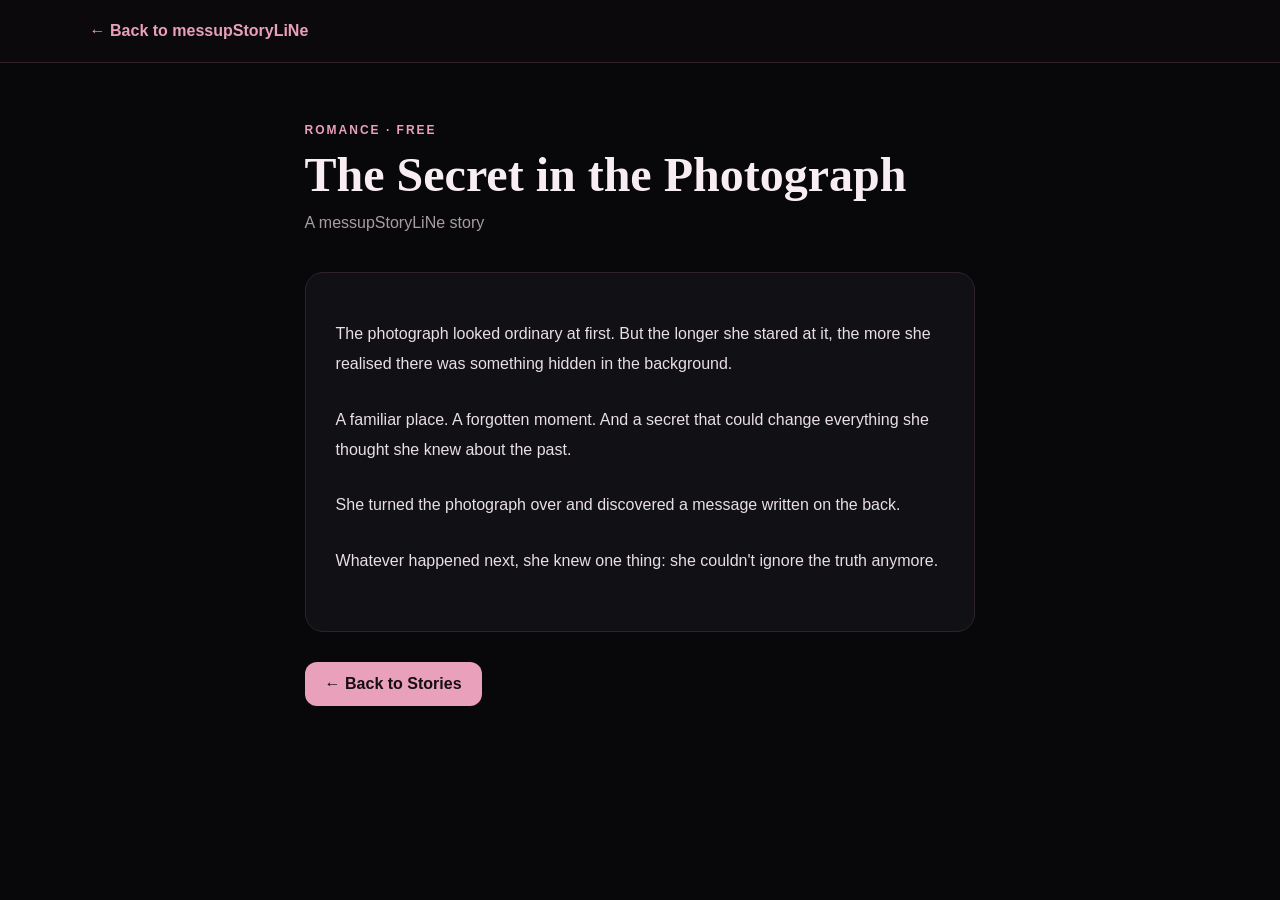
==== stories/the-secret-in-the-photograph.html @ af5906cf "Add 'The Secret in the Photograph' HTML story" ====
<!DOCTYPE html>
<html lang="en">
<head>
  <meta charset="UTF-8">
  <meta name="viewport" content="width=device-width, initial-scale=1.0">
  <title>The Secret in the Photograph | messupStoryLiNe</title>
  <style>
    * { box-sizing: border-box; }

    body {
      margin: 0;
      background: #080709;
      color: #f7edf2;
      font-family: Arial, sans-serif;
    }

    header {
      padding: 22px 7%;
      border-bottom: 1px solid #2a2026;
      background: #0b090b;
    }

    header a {
      color: #e9a0bb;
      text-decoration: none;
      font-weight: bold;
    }

    main {
      max-width: 850px;
      margin: auto;
      padding: 60px 7%;
    }

    .tag {
      color: #e9a0bb;
      letter-spacing: 2px;
      font-size: 12px;
      font-weight: bold;
    }

    h1 {
      font: 700 48px/1.1 Georgia, serif;
      margin: 12px 0;
    }

    .author {
      color: #a99da4;
      margin-bottom: 40px;
    }

    .story {
      background: #111014;
      border: 1px solid #2d242b;
      border-radius: 18px;
      padding: 30px;
      line-height: 1.9;
      color: #e9dfe4;
    }

    .story p {
      margin-bottom: 25px;
    }

    .back {
      display: inline-block;
      margin-top: 30px;
      padding: 13px 20px;
      background: #e9a0bb;
      color: #170d12;
      border-radius: 12px;
      text-decoration: none;
      font-weight: bold;
    }
  </style>
</head>

<body>

<header>
  <a href="../index.html">← Back to messupStoryLiNe</a>
</header>

<main>
  <div class="tag">ROMANCE · FREE</div>

  <h1>The Secret in the Photograph</h1>

  <div class="author">A messupStoryLiNe story</div>

  <article class="story">
    <p>
      The photograph looked ordinary at first.
      But the longer she stared at it, the more she realised
      there was something hidden in the background.
    </p>

    <p>
      A familiar place. A forgotten moment.
      And a secret that could change everything she thought
      she knew about the past.
    </p>

    <p>
      She turned the photograph over and discovered a message
      written on the back.
    </p>

    <p>
      Whatever happened next, she knew one thing:
      she couldn't ignore the truth anymore.
    </p>
  </article>

  <a class="back" href="../index.html">← Back to Stories</a>
</main>

</body>
</html>
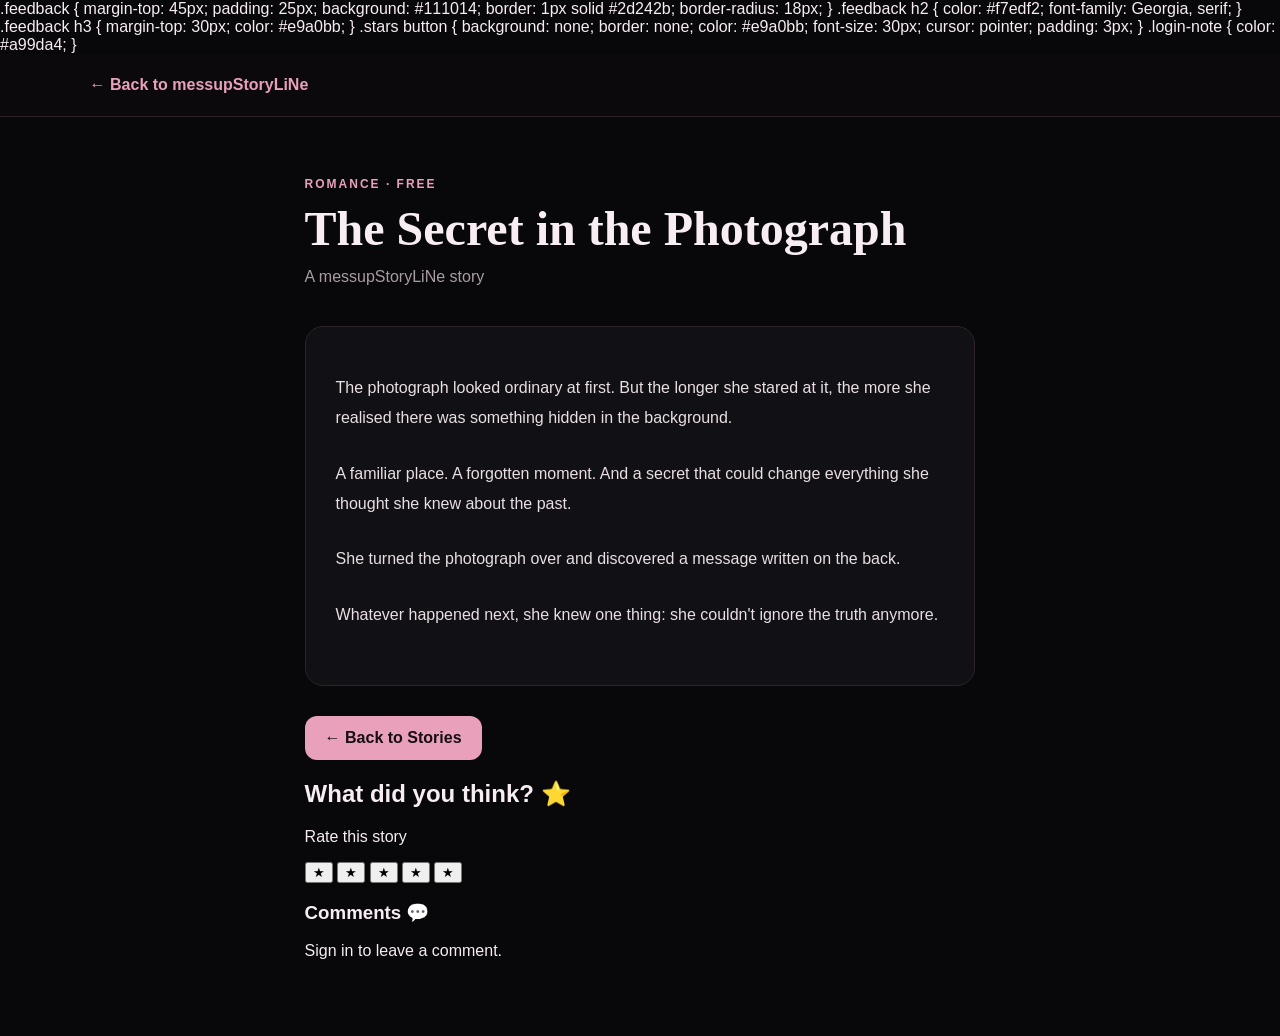
==== commit 610f585e: "Implement feedback section in the story page Added a feedback section with rating and comments." ====
--- a/stories/the-secret-in-the-photograph.html
+++ b/stories/the-secret-in-the-photograph.html
@@ -4,6 +4,36 @@
   <meta charset="UTF-8">
   <meta name="viewport" content="width=device-width, initial-scale=1.0">
   <title>The Secret in the Photograph | messupStoryLiNe</title>
+  .feedback {
+  margin-top: 45px;
+  padding: 25px;
+  background: #111014;
+  border: 1px solid #2d242b;
+  border-radius: 18px;
+}
+
+.feedback h2 {
+  color: #f7edf2;
+  font-family: Georgia, serif;
+}
+
+.feedback h3 {
+  margin-top: 30px;
+  color: #e9a0bb;
+}
+
+.stars button {
+  background: none;
+  border: none;
+  color: #e9a0bb;
+  font-size: 30px;
+  cursor: pointer;
+  padding: 3px;
+}
+
+.login-note {
+  color: #a99da4;
+}
   <style>
     * { box-sizing: border-box; }
 
@@ -113,6 +143,24 @@
   </article>
 
   <a class="back" href="../index.html">← Back to Stories</a>
+<section class="feedback">
+  <h2>What did you think? ⭐</h2>
+  <p>Rate this story</p>
+
+  <div class="stars" aria-label="Story rating">
+    <button>★</button>
+    <button>★</button>
+    <button>★</button>
+    <button>★</button>
+    <button>★</button>
+  </div>
+
+  <h3>Comments 💬</h3>
+
+  <p class="login-note">
+    Sign in to leave a comment.
+  </p>
+</section>
 </main>
 
 </body>
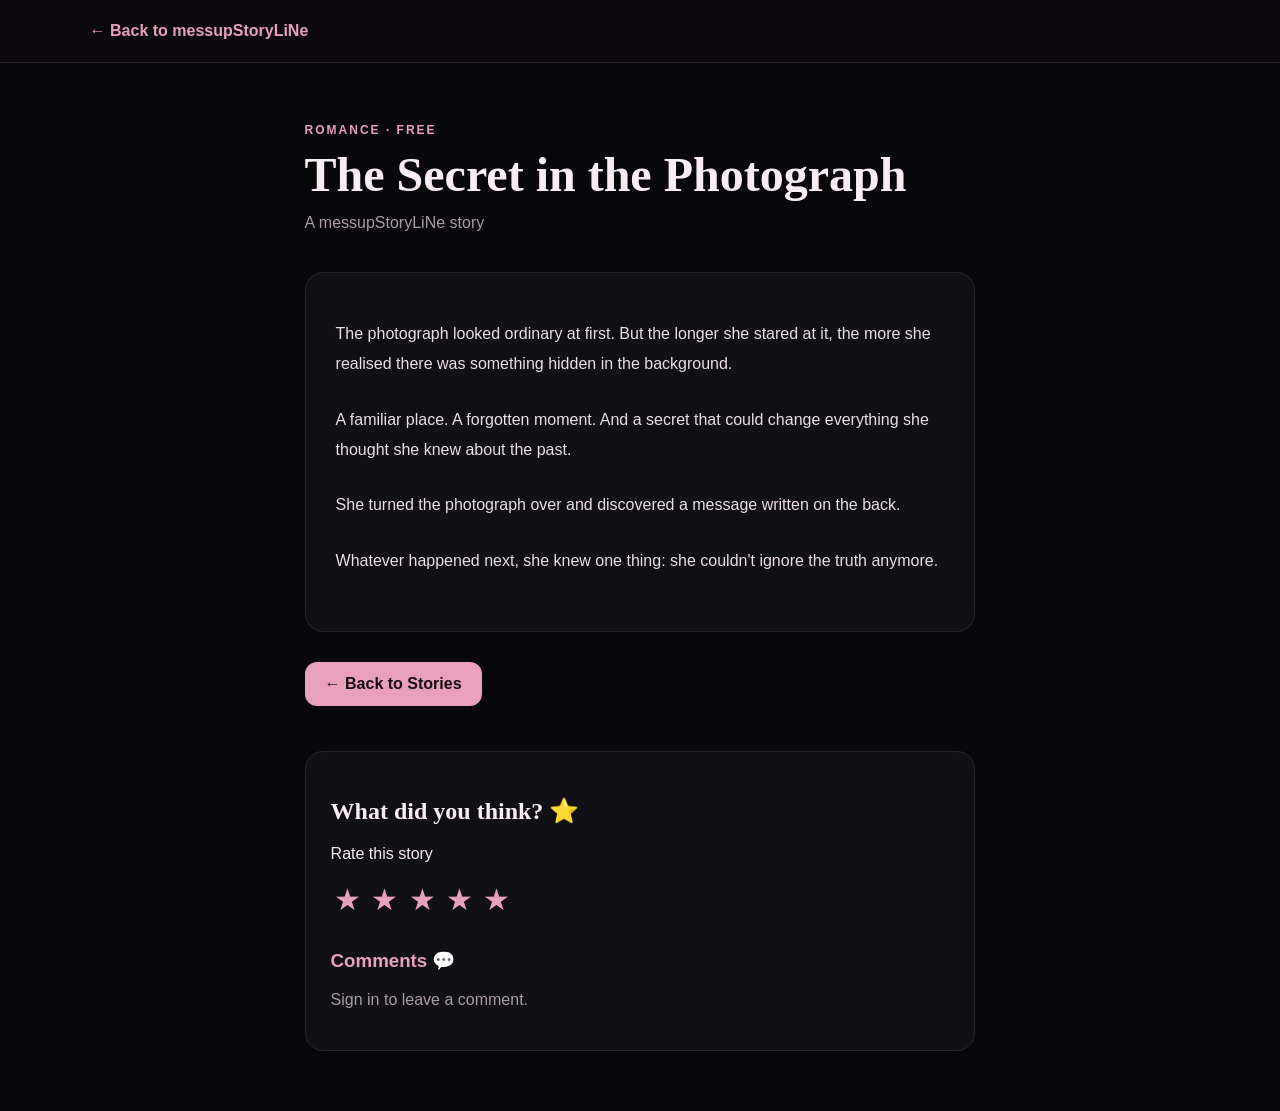
==== commit b900117c: "Refactor HTML structure and styles for clarity" ====
--- a/stories/the-secret-in-the-photograph.html
+++ b/stories/the-secret-in-the-photograph.html
@@ -3,39 +3,13 @@
 <head>
   <meta charset="UTF-8">
   <meta name="viewport" content="width=device-width, initial-scale=1.0">
+
   <title>The Secret in the Photograph | messupStoryLiNe</title>
-  .feedback {
-  margin-top: 45px;
-  padding: 25px;
-  background: #111014;
-  border: 1px solid #2d242b;
-  border-radius: 18px;
-}
 
-.feedback h2 {
-  color: #f7edf2;
-  font-family: Georgia, serif;
-}
-
-.feedback h3 {
-  margin-top: 30px;
-  color: #e9a0bb;
-}
-
-.stars button {
-  background: none;
-  border: none;
-  color: #e9a0bb;
-  font-size: 30px;
-  cursor: pointer;
-  padding: 3px;
-}
-
-.login-note {
-  color: #a99da4;
-}
   <style>
-    * { box-sizing: border-box; }
+    * {
+      box-sizing: border-box;
+    }
 
     body {
       margin: 0;
@@ -102,66 +76,123 @@
       text-decoration: none;
       font-weight: bold;
     }
+
+    .feedback {
+      margin-top: 45px;
+      padding: 25px;
+      background: #111014;
+      border: 1px solid #2d242b;
+      border-radius: 18px;
+    }
+
+    .feedback h2 {
+      color: #f7edf2;
+      font-family: Georgia, serif;
+    }
+
+    .feedback h3 {
+      margin-top: 30px;
+      color: #e9a0bb;
+    }
+
+    .stars button {
+      background: none;
+      border: none;
+      color: #e9a0bb;
+      font-size: 30px;
+      cursor: pointer;
+      padding: 3px;
+    }
+
+    .login-note {
+      color: #a99da4;
+    }
+
+    @media (max-width: 600px) {
+      main {
+        padding: 40px 6%;
+      }
+
+      h1 {
+        font-size: 38px;
+      }
+
+      .story {
+        padding: 22px;
+      }
+    }
   </style>
 </head>
 
 <body>
 
-<header>
-  <a href="../index.html">← Back to messupStoryLiNe</a>
-</header>
+  <header>
+    <a href="../index.html">← Back to messupStoryLiNe</a>
+  </header>
 
-<main>
-  <div class="tag">ROMANCE · FREE</div>
+  <main>
 
-  <h1>The Secret in the Photograph</h1>
+    <div class="tag">ROMANCE · FREE</div>
 
-  <div class="author">A messupStoryLiNe story</div>
+    <h1>The Secret in the Photograph</h1>
 
-  <article class="story">
-    <p>
-      The photograph looked ordinary at first.
-      But the longer she stared at it, the more she realised
-      there was something hidden in the background.
-    </p>
+    <div class="author">
+      A messupStoryLiNe story
+    </div>
 
-    <p>
-      A familiar place. A forgotten moment.
-      And a secret that could change everything she thought
-      she knew about the past.
-    </p>
+    <article class="story">
 
-    <p>
-      She turned the photograph over and discovered a message
-      written on the back.
-    </p>
+      <p>
+        The photograph looked ordinary at first.
+        But the longer she stared at it, the more she realised
+        there was something hidden in the background.
+      </p>
 
-    <p>
-      Whatever happened next, she knew one thing:
-      she couldn't ignore the truth anymore.
-    </p>
-  </article>
+      <p>
+        A familiar place. A forgotten moment.
+        And a secret that could change everything she thought
+        she knew about the past.
+      </p>
 
-  <a class="back" href="../index.html">← Back to Stories</a>
-<section class="feedback">
-  <h2>What did you think? ⭐</h2>
-  <p>Rate this story</p>
+      <p>
+        She turned the photograph over and discovered a message
+        written on the back.
+      </p>
 
-  <div class="stars" aria-label="Story rating">
-    <button>★</button>
-    <button>★</button>
-    <button>★</button>
-    <button>★</button>
-    <button>★</button>
-  </div>
+      <p>
+        Whatever happened next, she knew one thing:
+        she couldn't ignore the truth anymore.
+      </p>
 
-  <h3>Comments 💬</h3>
+    </article>
 
-  <p class="login-note">
-    Sign in to leave a comment.
-  </p>
-</section>
-</main>
+    <a class="back" href="../index.html">
+      ← Back to Stories
+    </a>
+
+    <section class="feedback">
+
+      <h2>What did you think? ⭐</h2>
+
+      <p>Rate this story</p>
+
+      <div class="stars" aria-label="Story rating">
+        <button type="button">★</button>
+        <button type="button">★</button>
+        <button type="button">★</button>
+        <button type="button">★</button>
+        <button type="button">★</button>
+      </div>
+
+      <h3>Comments 💬</h3>
+
+      <p class="login-note">
+        Sign in to leave a comment.
+      </p>
+
+    </section>
+
+  </main>
 
 </body>
 </html>
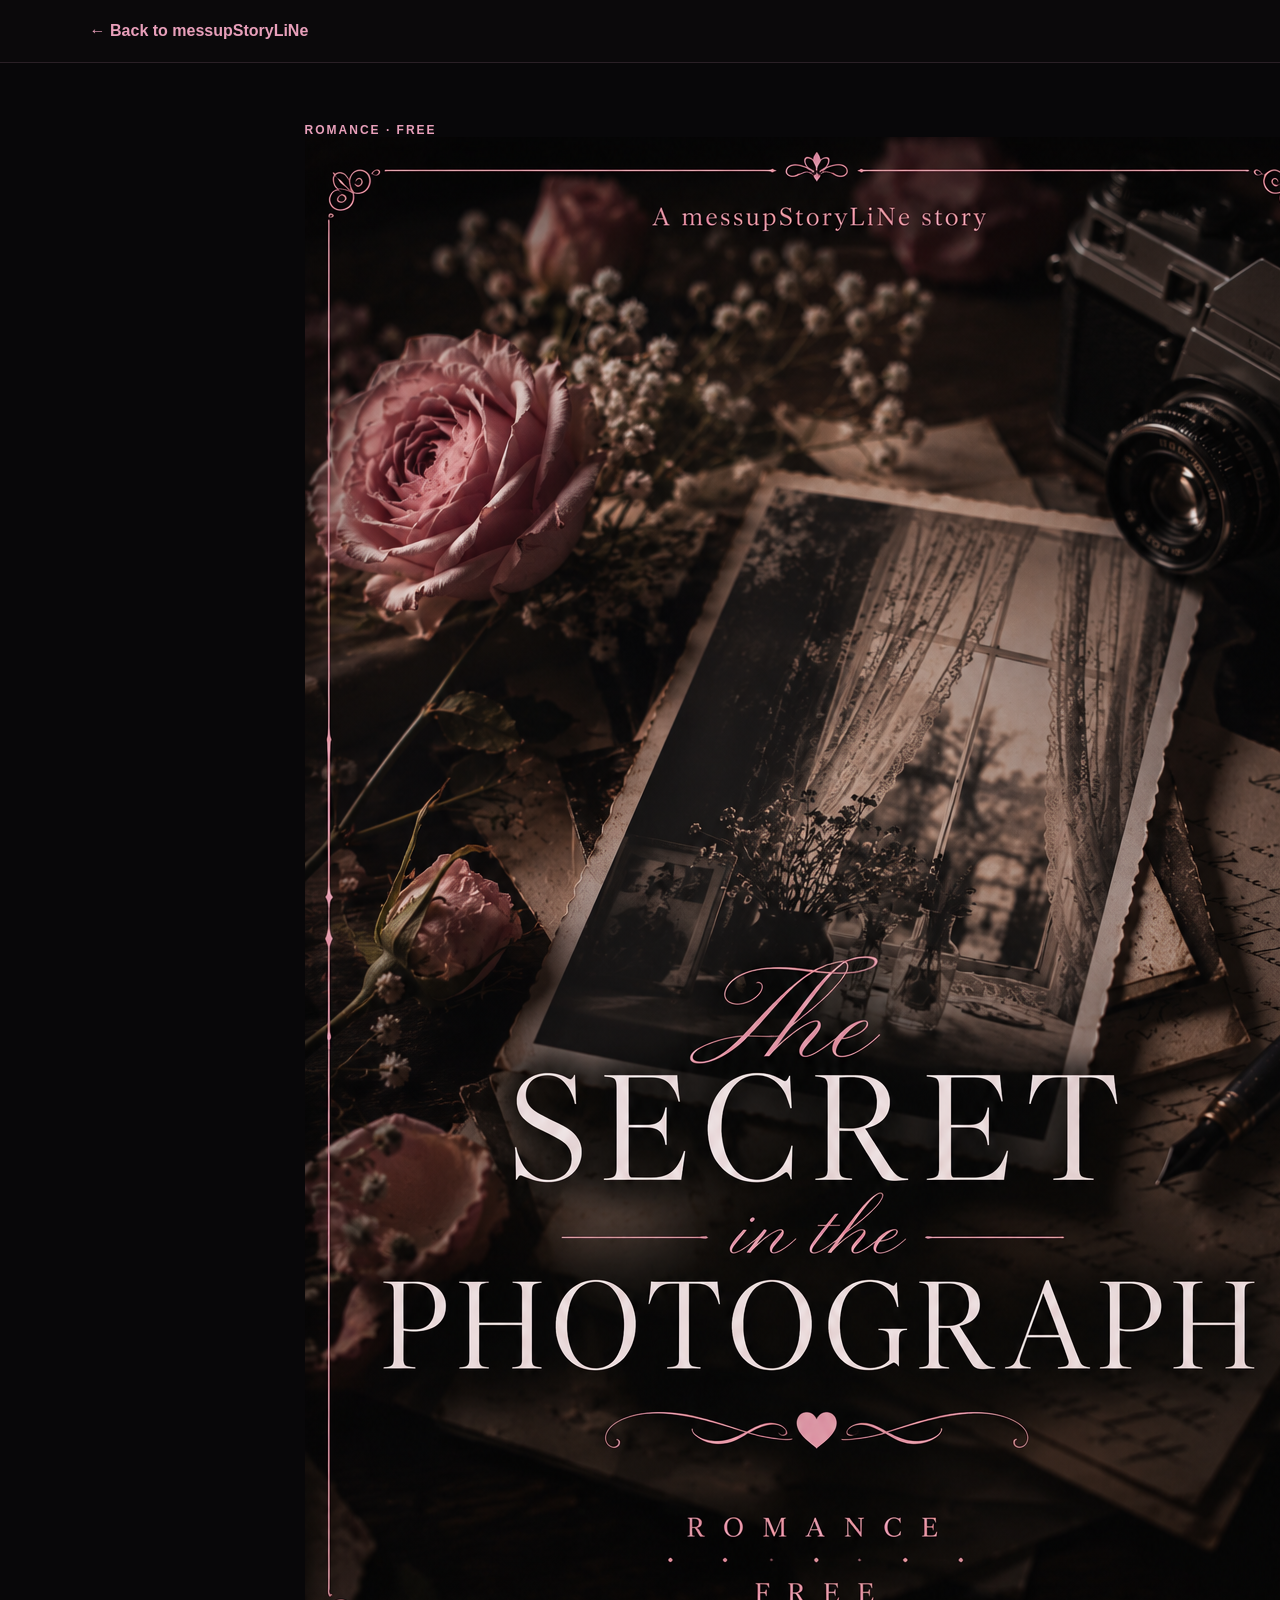
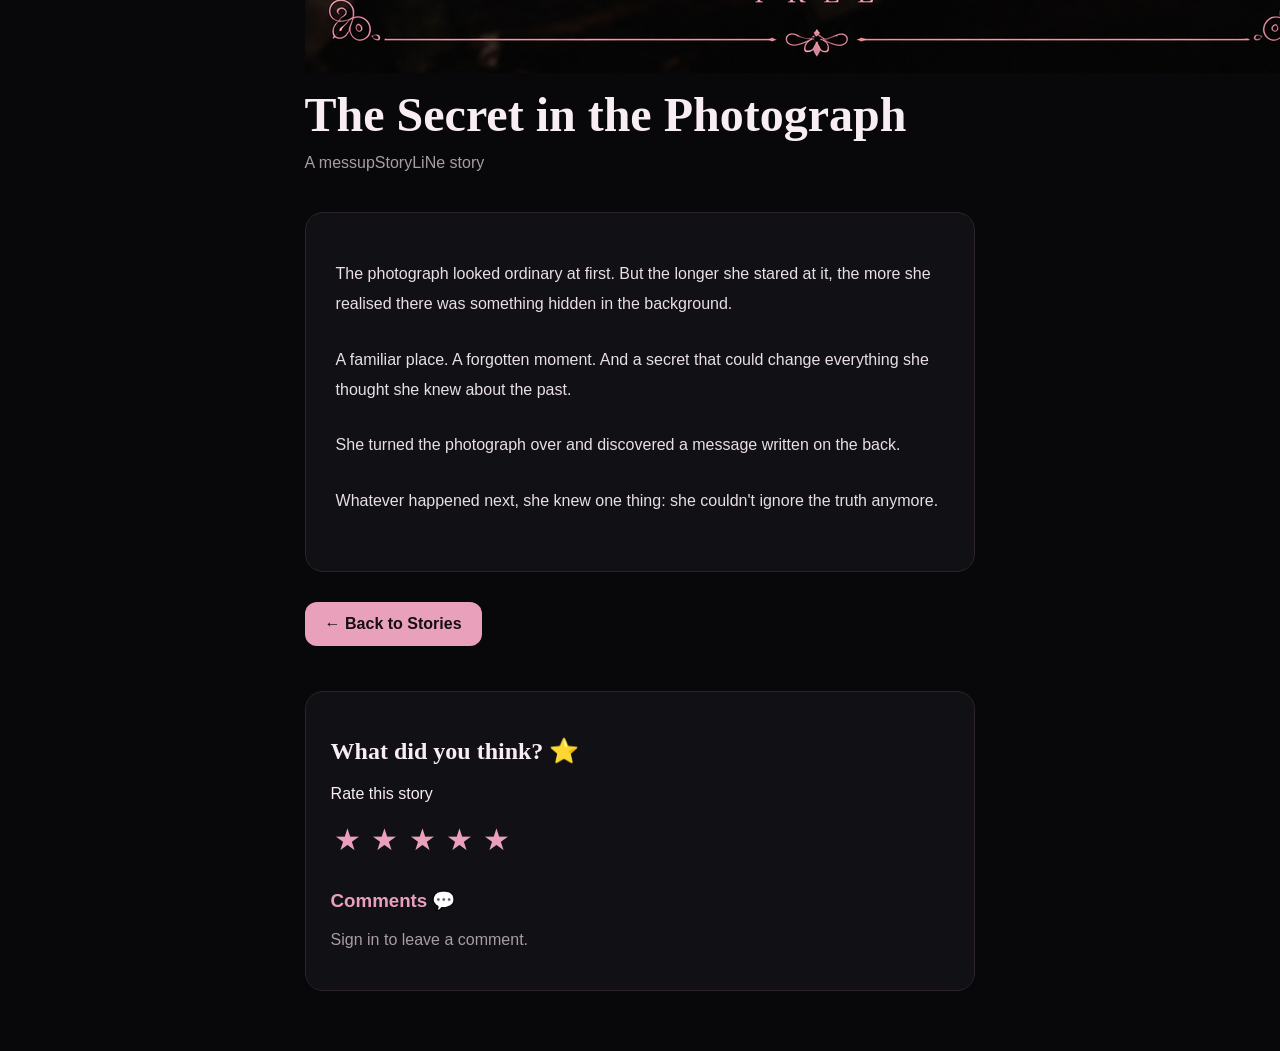
==== commit 5e49763f: "Add cover image for 'The Secret in the Photograph'" ====
--- a/stories/the-secret-in-the-photograph.html
+++ b/stories/the-secret-in-the-photograph.html
@@ -133,7 +133,7 @@
   <main>
 
     <div class="tag">ROMANCE · FREE</div>
-
+<img src="file_00000000dfd081f4aa8c868692ef5aa9.png" alt="Cover of The Secret in the Photograph" class="story-cover">
     <h1>The Secret in the Photograph</h1>
 
     <div class="author">
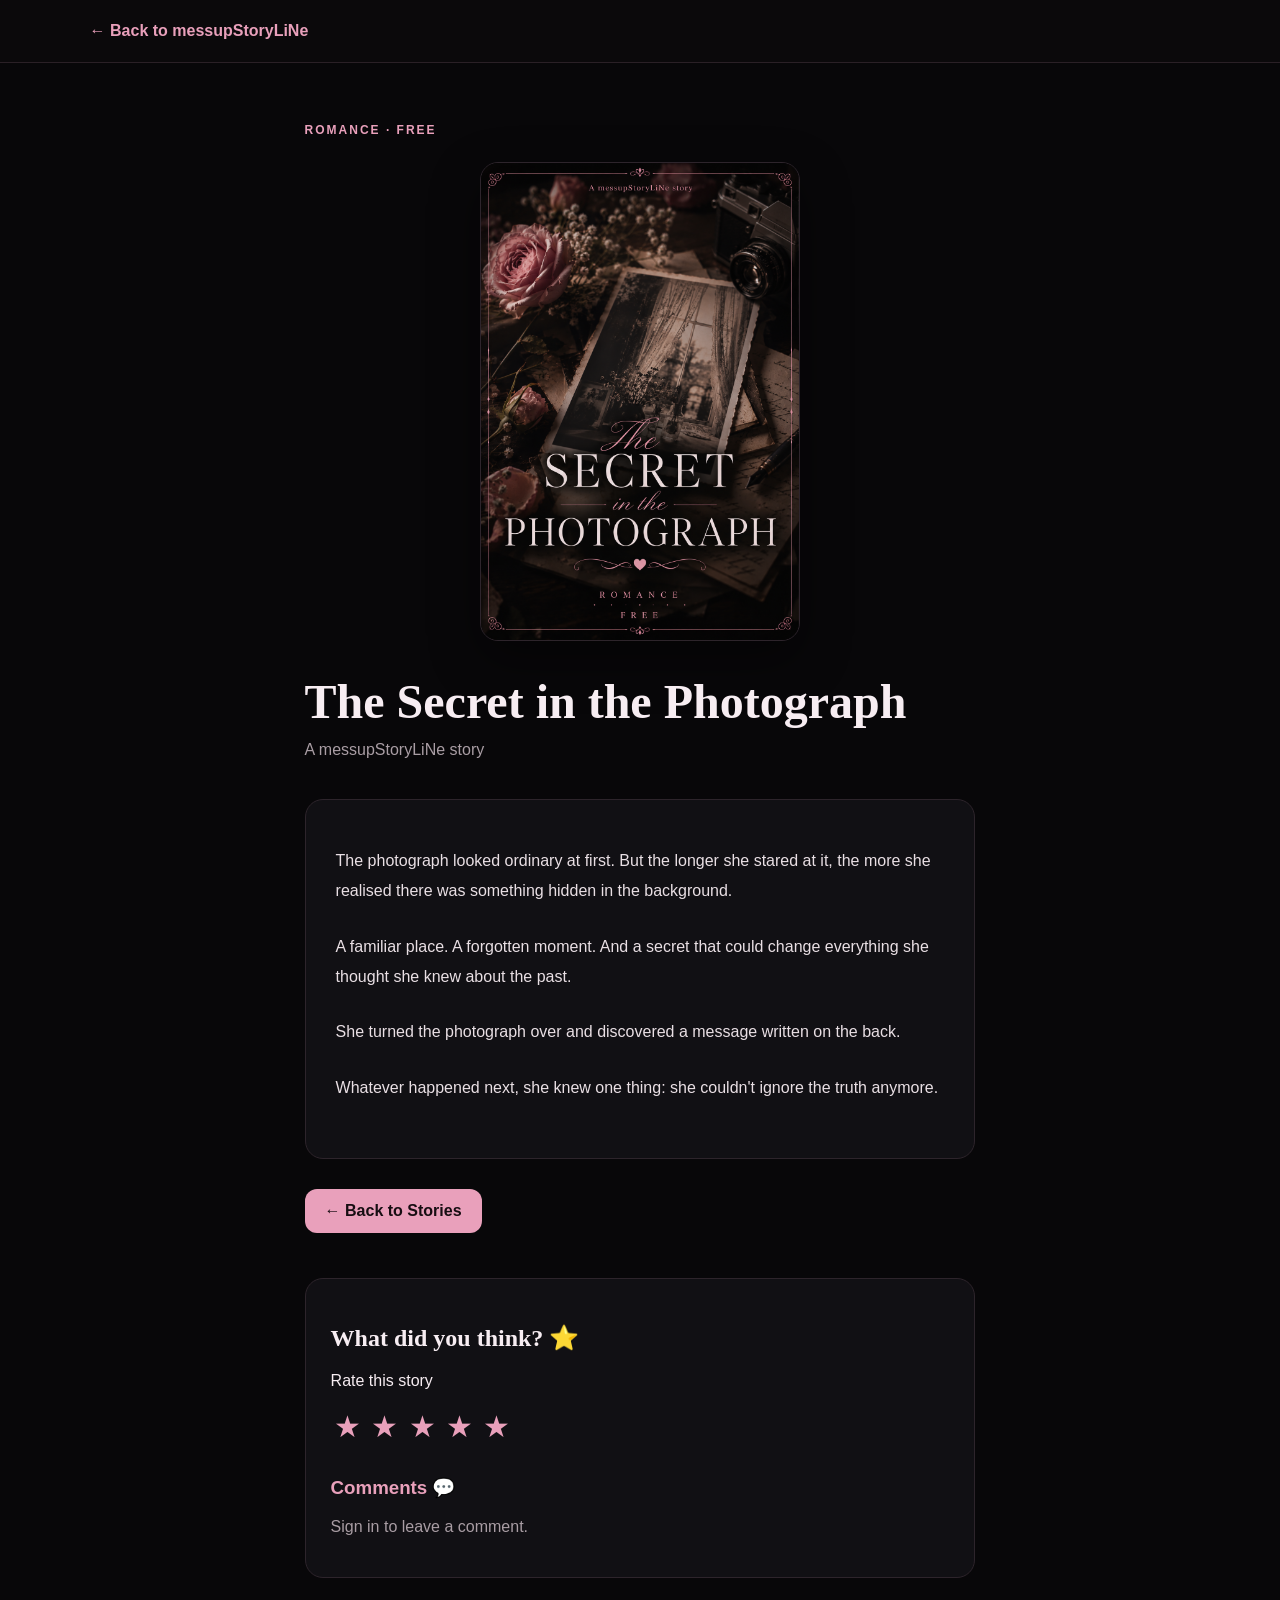
==== commit e86e4118: "Refactor story cover image styling and markup" ====
--- a/stories/the-secret-in-the-photograph.html
+++ b/stories/the-secret-in-the-photograph.html
@@ -41,6 +41,16 @@
       letter-spacing: 2px;
       font-size: 12px;
       font-weight: bold;
+    }
+
+    .story-cover {
+      display: block;
+      width: min(100%, 320px);
+      height: auto;
+      margin: 25px auto 35px;
+      border-radius: 18px;
+      border: 1px solid #2d242b;
+      box-shadow: 0 18px 50px rgba(0, 0, 0, 0.45);
     }
 
     h1 {
@@ -120,6 +130,10 @@
       .story {
         padding: 22px;
       }
+
+      .story-cover {
+        width: min(100%, 280px);
+      }
     }
   </style>
 </head>
@@ -133,7 +147,13 @@
   <main>
 
     <div class="tag">ROMANCE · FREE</div>
-<img src="file_00000000dfd081f4aa8c868692ef5aa9.png" alt="Cover of The Secret in the Photograph" class="story-cover">
+
+    <img
+      src="file_00000000dfd081f4aa8c868692ef5aa9.png"
+      alt="Cover of The Secret in the Photograph"
+      class="story-cover"
+    >
+
     <h1>The Secret in the Photograph</h1>
 
     <div class="author">
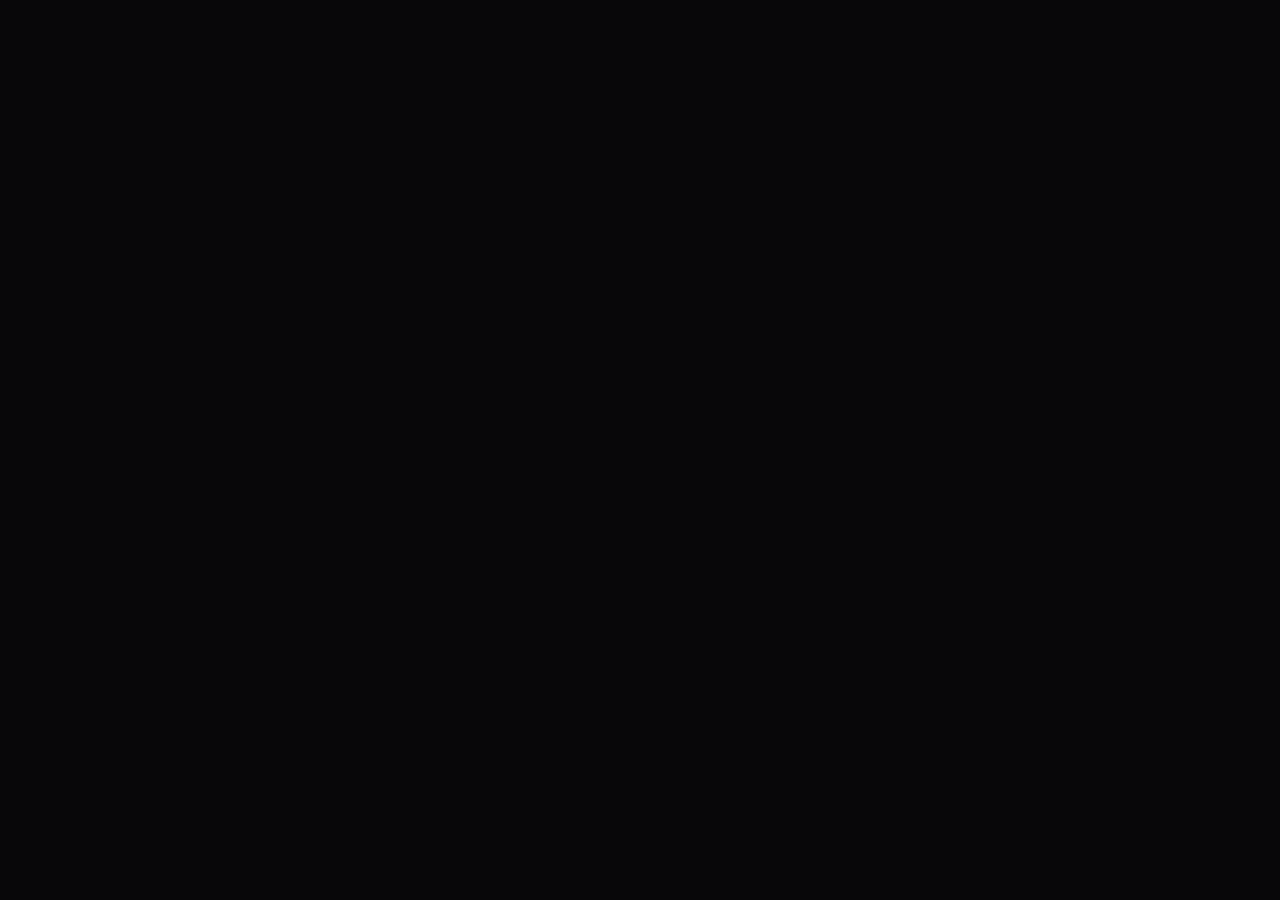
==== commit c799adda: "Refactor story layout and remove feedback section Removed unused feedback section and adjusted style" ====
--- a/stories/the-secret-in-the-photograph.html
+++ b/stories/the-secret-in-the-photograph.html
@@ -43,9 +43,10 @@
       font-weight: bold;
     }
 
+    /* STORY COVER */
     .story-cover {
       display: block;
-      width: min(100%, 320px);
+      width: 260px;
       height: auto;
       margin: 25px auto 35px;
       border-radius: 18px;
@@ -63,6 +64,7 @@
       margin-bottom: 40px;
     }
 
+    /* STORY */
     .story {
       background: #111014;
       border: 1px solid #2d242b;
@@ -76,143 +78,10 @@
       margin-bottom: 25px;
     }
 
+    /* BACK BUTTON */
     .back {
       display: inline-block;
       margin-top: 30px;
       padding: 13px 20px;
       background: #e9a0bb;
-      color: #170d12;
-      border-radius: 12px;
-      text-decoration: none;
-      font-weight: bold;
-    }
-
-    .feedback {
-      margin-top: 45px;
-      padding: 25px;
-      background: #111014;
-      border: 1px solid #2d242b;
-      border-radius: 18px;
-    }
-
-    .feedback h2 {
-      color: #f7edf2;
-      font-family: Georgia, serif;
-    }
-
-    .feedback h3 {
-      margin-top: 30px;
-      color: #e9a0bb;
-    }
-
-    .stars button {
-      background: none;
-      border: none;
-      color: #e9a0bb;
-      font-size: 30px;
-      cursor: pointer;
-      padding: 3px;
-    }
-
-    .login-note {
-      color: #a99da4;
-    }
-
-    @media (max-width: 600px) {
-      main {
-        padding: 40px 6%;
-      }
-
-      h1 {
-        font-size: 38px;
-      }
-
-      .story {
-        padding: 22px;
-      }
-
-      .story-cover {
-        width: min(100%, 280px);
-      }
-    }
-  </style>
-</head>
-
-<body>
-
-  <header>
-    <a href="../index.html">← Back to messupStoryLiNe</a>
-  </header>
-
-  <main>
-
-    <div class="tag">ROMANCE · FREE</div>
-
-    <img
-      src="file_00000000dfd081f4aa8c868692ef5aa9.png"
-      alt="Cover of The Secret in the Photograph"
-      class="story-cover"
-    >
-
-    <h1>The Secret in the Photograph</h1>
-
-    <div class="author">
-      A messupStoryLiNe story
-    </div>
-
-    <article class="story">
-
-      <p>
-        The photograph looked ordinary at first.
-        But the longer she stared at it, the more she realised
-        there was something hidden in the background.
-      </p>
-
-      <p>
-        A familiar place. A forgotten moment.
-        And a secret that could change everything she thought
-        she knew about the past.
-      </p>
-
-      <p>
-        She turned the photograph over and discovered a message
-        written on the back.
-      </p>
-
-      <p>
-        Whatever happened next, she knew one thing:
-        she couldn't ignore the truth anymore.
-      </p>
-
-    </article>
-
-    <a class="back" href="../index.html">
-      ← Back to Stories
-    </a>
-
-    <section class="feedback">
-
-      <h2>What did you think? ⭐</h2>
-
-      <p>Rate this story</p>
-
-      <div class="stars" aria-label="Story rating">
-        <button type="button">★</button>
-        <button type="button">★</button>
-        <button type="button">★</button>
-        <button type="button">★</button>
-        <button type="button">★</button>
-      </div>
-
-      <h3>Comments 💬</h3>
-
-      <p class="login-note">
-        Sign in to leave a comment.
-      </p>
-
-    </section>
-
-  </main>
-
-</body>
-</html>
+      color: #170d12
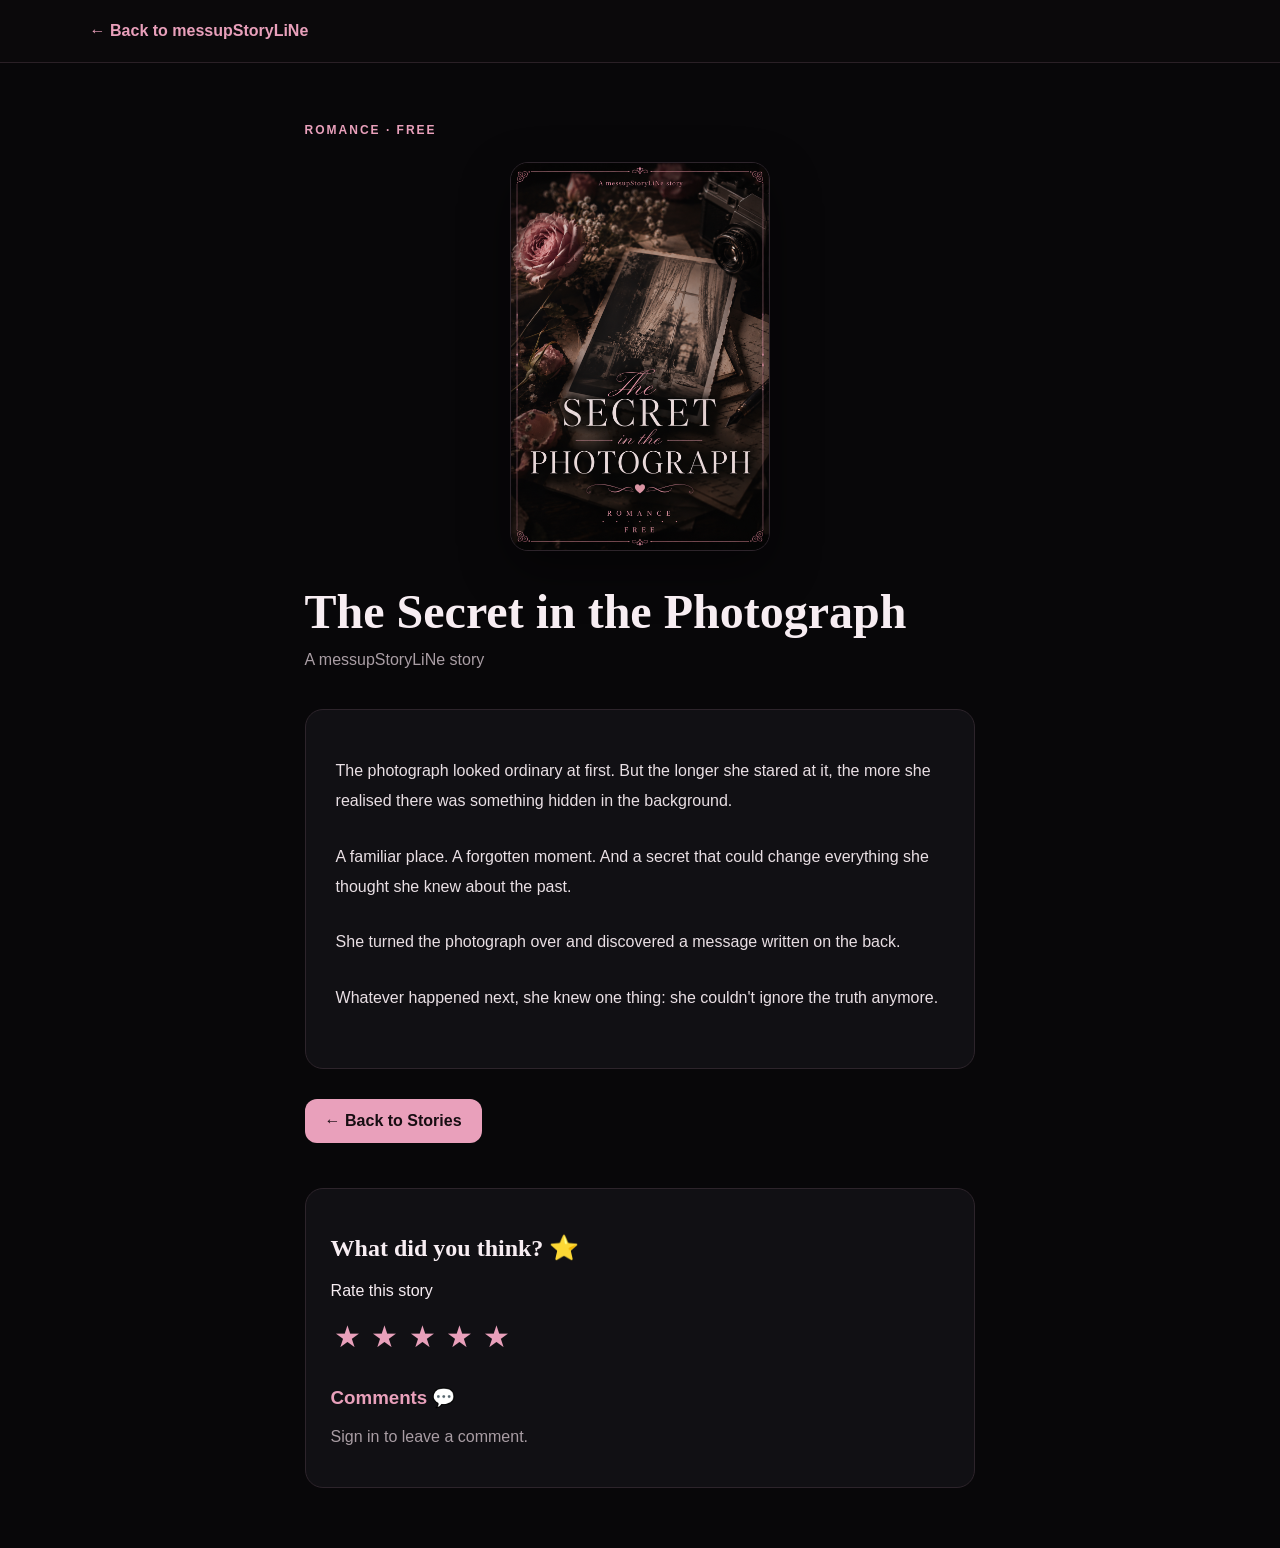
==== commit 335962a7: "Refactor CSS styles and improve layout" ====
--- a/stories/the-secret-in-the-photograph.html
+++ b/stories/the-secret-in-the-photograph.html
@@ -43,10 +43,10 @@
       font-weight: bold;
     }
 
-    /* STORY COVER */
     .story-cover {
       display: block;
       width: 260px;
+      max-width: 100%;
       height: auto;
       margin: 25px auto 35px;
       border-radius: 18px;
@@ -64,7 +64,6 @@
       margin-bottom: 40px;
     }
 
-    /* STORY */
     .story {
       background: #111014;
       border: 1px solid #2d242b;
@@ -78,10 +77,139 @@
       margin-bottom: 25px;
     }
 
-    /* BACK BUTTON */
     .back {
       display: inline-block;
       margin-top: 30px;
       padding: 13px 20px;
       background: #e9a0bb;
-      color: #170d12
+      color: #170d12;
+      border-radius: 12px;
+      text-decoration: none;
+      font-weight: bold;
+    }
+
+    .feedback {
+      margin-top: 45px;
+      padding: 25px;
+      background: #111014;
+      border: 1px solid #2d242b;
+      border-radius: 18px;
+    }
+
+    .feedback h2 {
+      color: #f7edf2;
+      font-family: Georgia, serif;
+    }
+
+    .feedback h3 {
+      margin-top: 30px;
+      color: #e9a0bb;
+    }
+
+    .stars button {
+      background: none;
+      border: none;
+      color: #e9a0bb;
+      font-size: 30px;
+      cursor: pointer;
+      padding: 3px;
+    }
+
+    .login-note {
+      color: #a99da4;
+    }
+
+    @media (max-width: 600px) {
+      main {
+        padding: 40px 6%;
+      }
+
+      h1 {
+        font-size: 38px;
+      }
+
+      .story {
+        padding: 22px;
+      }
+    }
+  </style>
+</head>
+
+<body>
+
+  <header>
+    <a href="../index.html">← Back to messupStoryLiNe</a>
+  </header>
+
+  <main>
+
+    <div class="tag">ROMANCE · FREE</div>
+
+    <img
+      src="file_00000000dfd081f4aa8c868692ef5aa9.png"
+      alt="Cover of The Secret in the Photograph"
+      class="story-cover"
+    >
+
+    <h1>The Secret in the Photograph</h1>
+
+    <div class="author">
+      A messupStoryLiNe story
+    </div>
+
+    <article class="story">
+
+      <p>
+        The photograph looked ordinary at first.
+        But the longer she stared at it, the more she realised
+        there was something hidden in the background.
+      </p>
+
+      <p>
+        A familiar place. A forgotten moment.
+        And a secret that could change everything she thought
+        she knew about the past.
+      </p>
+
+      <p>
+        She turned the photograph over and discovered a message
+        written on the back.
+      </p>
+
+      <p>
+        Whatever happened next, she knew one thing:
+        she couldn't ignore the truth anymore.
+      </p>
+
+    </article>
+
+    <a class="back" href="../index.html">
+      ← Back to Stories
+    </a>
+
+    <section class="feedback">
+
+      <h2>What did you think? ⭐</h2>
+
+      <p>Rate this story</p>
+
+      <div class="stars" aria-label="Story rating">
+        <button type="button">★</button>
+        <button type="button">★</button>
+        <button type="button">★</button>
+        <button type="button">★</button>
+        <button type="button">★</button>
+      </div>
+
+      <h3>Comments 💬</h3>
+
+      <p class="login-note">
+        Sign in to leave a comment.
+      </p>
+
+    </section>
+
+  </main>
+
+</body>
+</html>
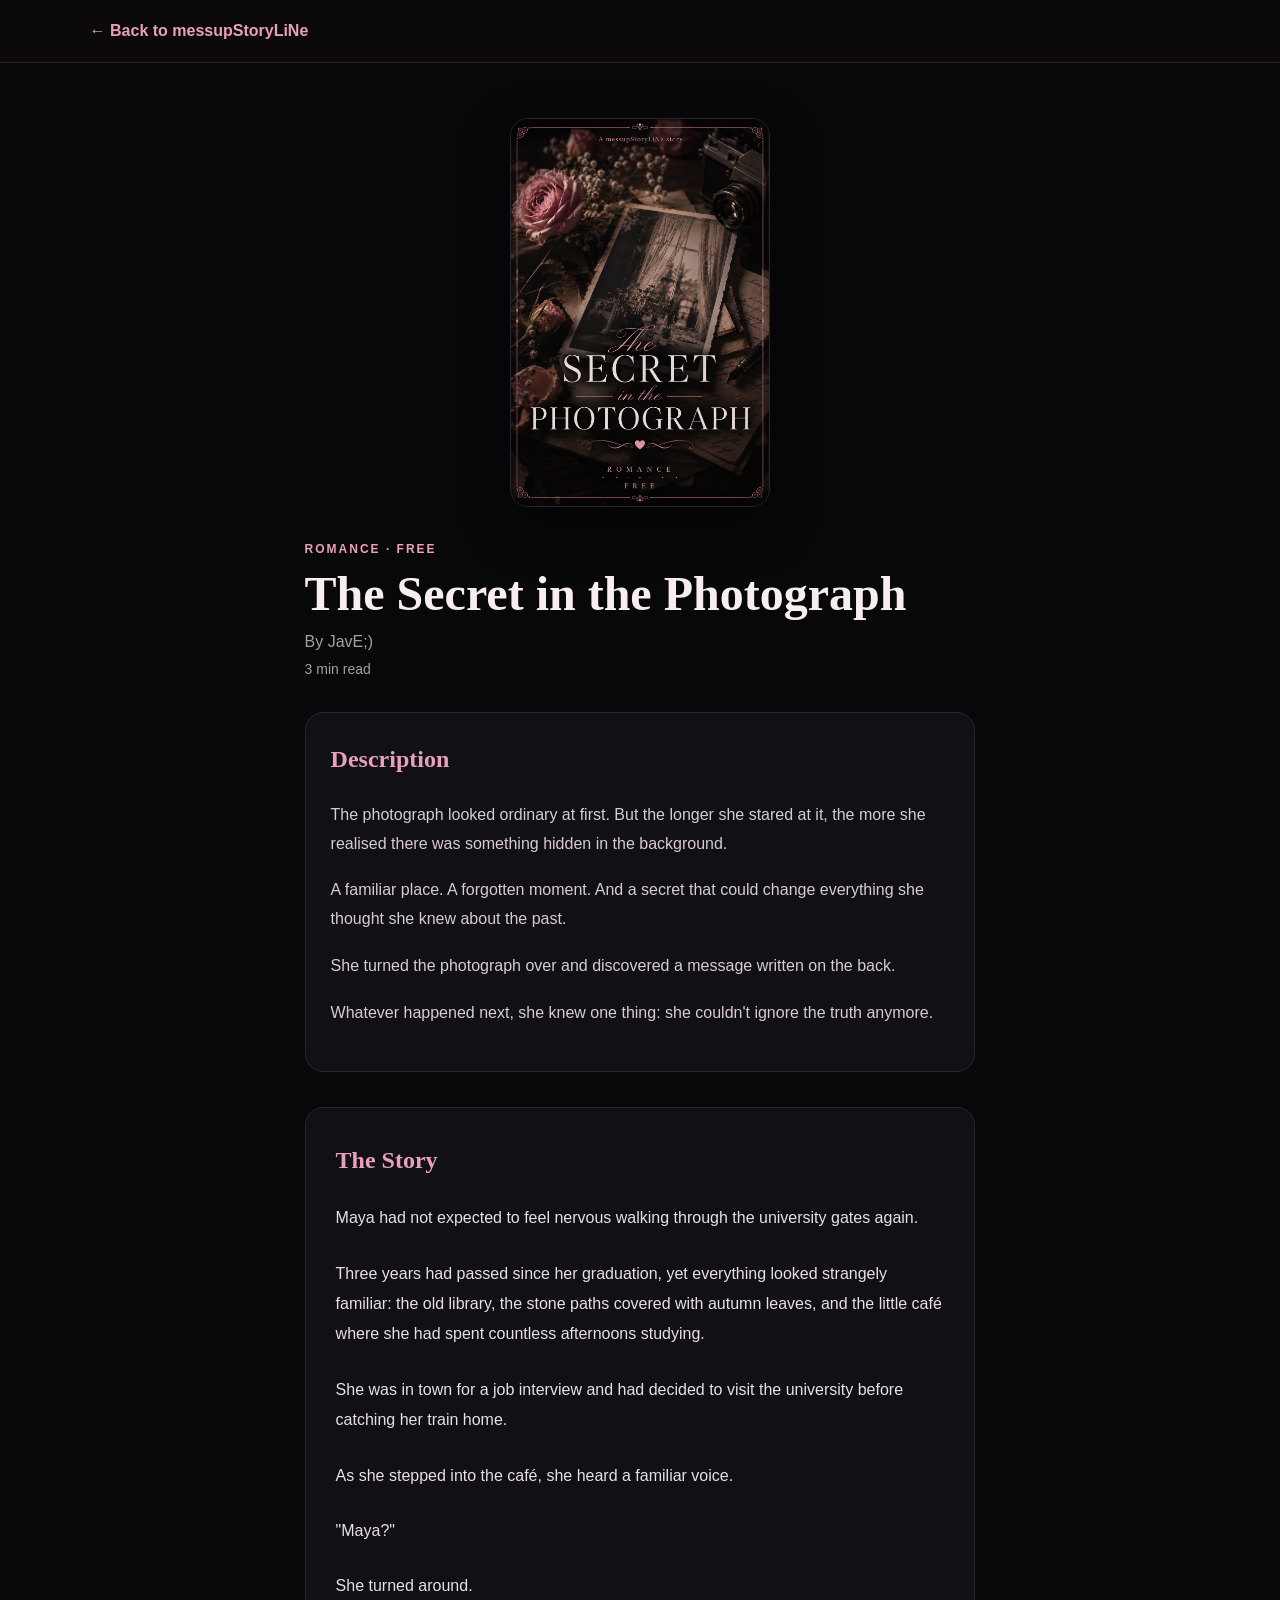
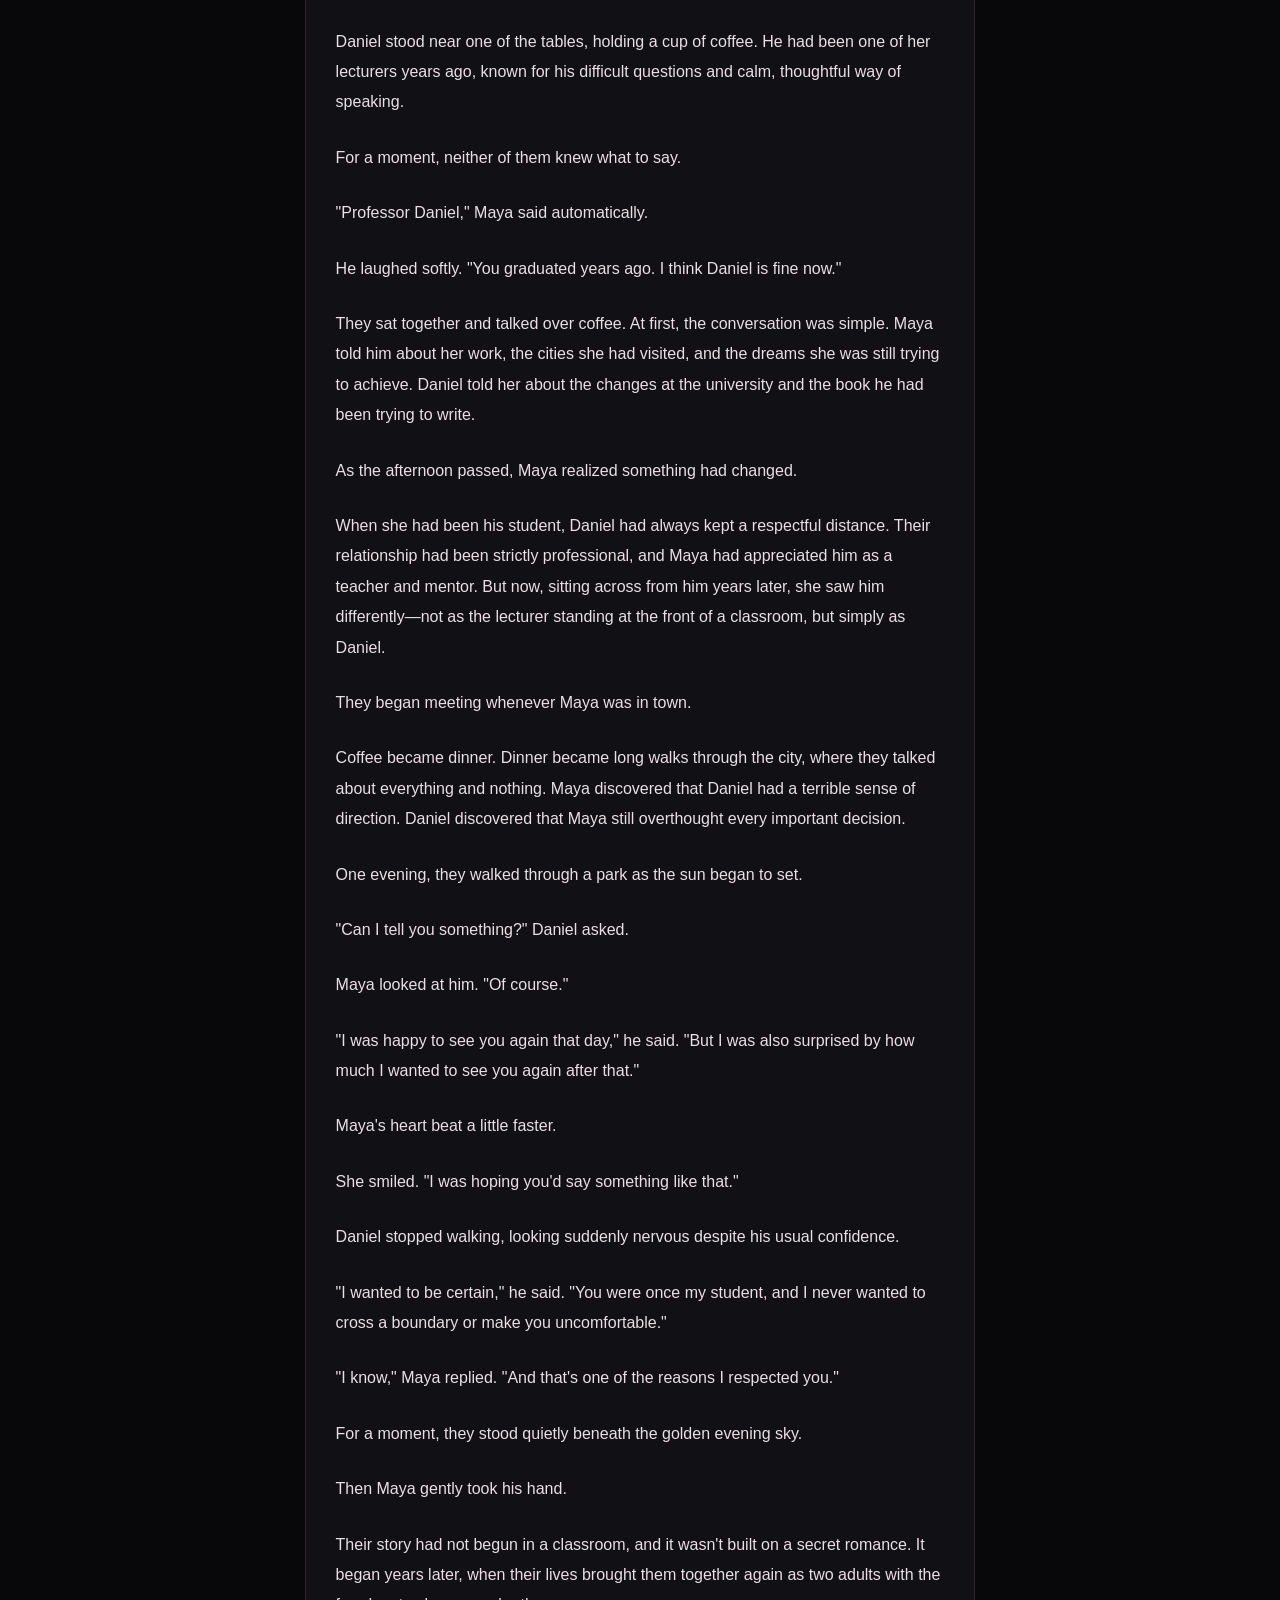
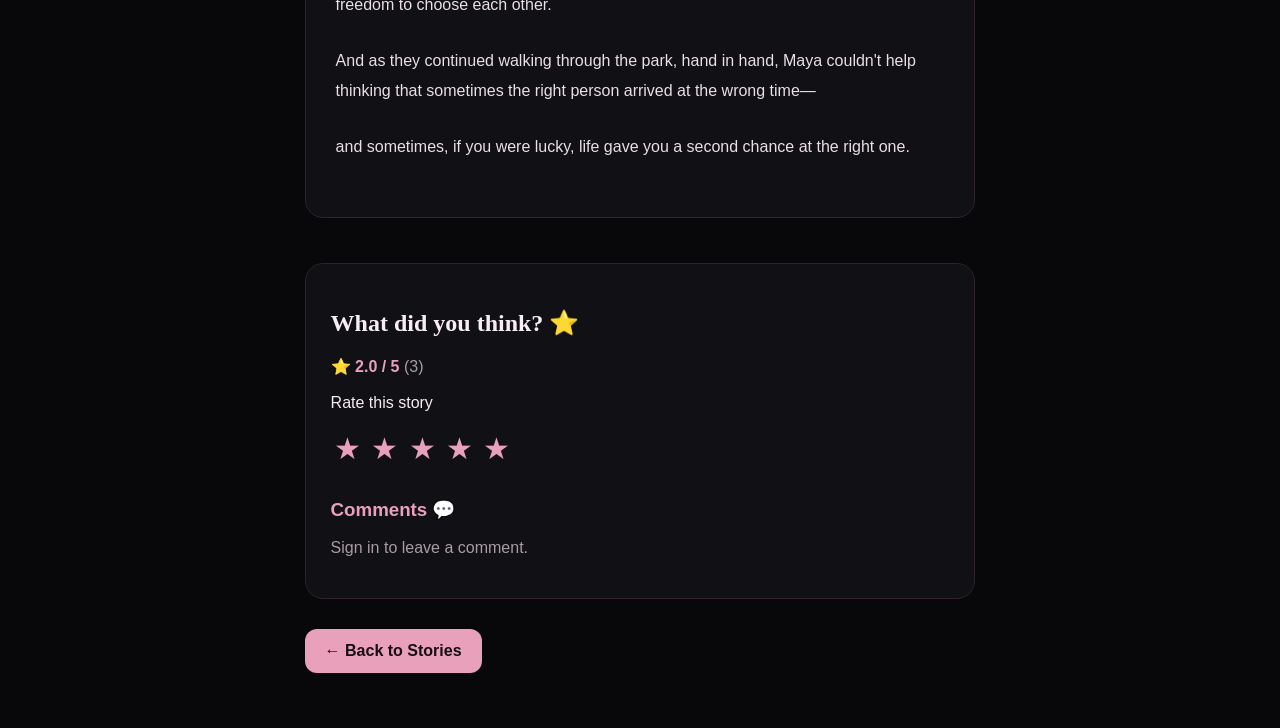
==== commit c58d92c4: "Refactor layout and enhance story presentation Adjusted padding and margins for layout consistency. " ====
--- a/stories/the-secret-in-the-photograph.html
+++ b/stories/the-secret-in-the-photograph.html
@@ -33,7 +33,7 @@
     main {
       max-width: 850px;
       margin: auto;
-      padding: 60px 7%;
+      padding: 55px 7%;
     }
 
     .tag {
@@ -41,6 +41,7 @@
       letter-spacing: 2px;
       font-size: 12px;
       font-weight: bold;
+      margin-bottom: 12px;
     }
 
     .story-cover {
@@ -48,7 +49,7 @@
       width: 260px;
       max-width: 100%;
       height: auto;
-      margin: 25px auto 35px;
+      margin: 0 auto 35px;
       border-radius: 18px;
       border: 1px solid #2d242b;
       box-shadow: 0 18px 50px rgba(0, 0, 0, 0.45);
@@ -61,7 +62,34 @@
 
     .author {
       color: #a99da4;
-      margin-bottom: 40px;
+      margin-bottom: 10px;
+    }
+
+    .meta {
+      color: #a99da4;
+      font-size: 14px;
+      margin-bottom: 35px;
+    }
+
+    .description {
+      background: #111014;
+      border: 1px solid #2d242b;
+      border-radius: 18px;
+      padding: 25px;
+      margin-bottom: 35px;
+      color: #d8ccd2;
+      line-height: 1.8;
+    }
+
+    .description h2,
+    .story h2 {
+      margin-top: 0;
+      color: #e9a0bb;
+      font-family: Georgia, serif;
+    }
+
+    .description p {
+      margin-bottom: 18px;
     }
 
     .story {
@@ -106,6 +134,17 @@
       color: #e9a0bb;
     }
 
+    .rating-summary {
+      color: #e9a0bb;
+      font-weight: bold;
+      margin-bottom: 18px;
+    }
+
+    .rating-summary span {
+      color: #a99da4;
+      font-weight: normal;
+    }
+
     .stars button {
       background: none;
       border: none;
@@ -128,7 +167,8 @@
         font-size: 38px;
       }
 
-      .story {
+      .story,
+      .description {
         padding: 22px;
       }
     }
@@ -143,21 +183,30 @@
 
   <main>
 
-    <div class="tag">ROMANCE · FREE</div>
-
+    <!-- COVER -->
     <img
       src="file_00000000dfd081f4aa8c868692ef5aa9.png"
       alt="Cover of The Secret in the Photograph"
       class="story-cover"
     >
 
+    <!-- TITLE -->
+    <div class="tag">ROMANCE · FREE</div>
+
     <h1>The Secret in the Photograph</h1>
 
     <div class="author">
-      A messupStoryLiNe story
+      By JavE;)
     </div>
 
-    <article class="story">
+    <div class="meta">
+      3 min read
+    </div>
+
+    <!-- DESCRIPTION -->
+    <section class="description">
+
+      <h2>Description</h2>
 
       <p>
         The photograph looked ordinary at first.
@@ -181,34 +230,162 @@
         she couldn't ignore the truth anymore.
       </p>
 
+    </section>
+
+    <!-- ACTUAL STORY -->
+    <article class="story">
+
+      <h2>The Story</h2>
+
+      <p>
+        Maya had not expected to feel nervous walking through the university gates again.
+      </p>
+
+      <p>
+        Three years had passed since her graduation, yet everything looked strangely familiar: the old library, the stone paths covered with autumn leaves, and the little café where she had spent countless afternoons studying.
+      </p>
+
+      <p>
+        She was in town for a job interview and had decided to visit the university before catching her train home.
+      </p>
+
+      <p>
+        As she stepped into the café, she heard a familiar voice.
+      </p>
+
+      <p>
+        "Maya?"
+      </p>
+
+      <p>
+        She turned around.
+      </p>
+
+      <p>
+        Daniel stood near one of the tables, holding a cup of coffee. He had been one of her lecturers years ago, known for his difficult questions and calm, thoughtful way of speaking.
+      </p>
+
+      <p>
+        For a moment, neither of them knew what to say.
+      </p>
+
+      <p>
+        "Professor Daniel," Maya said automatically.
+      </p>
+
+      <p>
+        He laughed softly. "You graduated years ago. I think Daniel is fine now."
+      </p>
+
+      <p>
+        They sat together and talked over coffee. At first, the conversation was simple. Maya told him about her work, the cities she had visited, and the dreams she was still trying to achieve. Daniel told her about the changes at the university and the book he had been trying to write.
+      </p>
+
+      <p>
+        As the afternoon passed, Maya realized something had changed.
+      </p>
+
+      <p>
+        When she had been his student, Daniel had always kept a respectful distance. Their relationship had been strictly professional, and Maya had appreciated him as a teacher and mentor. But now, sitting across from him years later, she saw him differently—not as the lecturer standing at the front of a classroom, but simply as Daniel.
+      </p>
+
+      <p>
+        They began meeting whenever Maya was in town.
+      </p>
+
+      <p>
+        Coffee became dinner. Dinner became long walks through the city, where they talked about everything and nothing. Maya discovered that Daniel had a terrible sense of direction. Daniel discovered that Maya still overthought every important decision.
+      </p>
+
+      <p>
+        One evening, they walked through a park as the sun began to set.
+      </p>
+
+      <p>
+        "Can I tell you something?" Daniel asked.
+      </p>
+
+      <p>
+        Maya looked at him. "Of course."
+      </p>
+
+      <p>
+        "I was happy to see you again that day," he said. "But I was also surprised by how much I wanted to see you again after that."
+      </p>
+
+      <p>
+        Maya's heart beat a little faster.
+      </p>
+
+      <p>
+        She smiled. "I was hoping you'd say something like that."
+      </p>
+
+      <p>
+        Daniel stopped walking, looking suddenly nervous despite his usual confidence.
+      </p>
+
+      <p>
+        "I wanted to be certain," he said. "You were once my student, and I never wanted to cross a boundary or make you uncomfortable."
+      </p>
+
+      <p>
+        "I know," Maya replied. "And that's one of the reasons I respected you."
+      </p>
+
+      <p>
+        For a moment, they stood quietly beneath the golden evening sky.
+      </p>
+
+      <p>
+        Then Maya gently took his hand.
+      </p>
+
+      <p>
+        Their story had not begun in a classroom, and it wasn't built on a secret romance. It began years later, when their lives brought them together again as two adults with the freedom to choose each other.
+      </p>
+
+      <p>
+        And as they continued walking through the park, hand in hand, Maya couldn't help thinking that sometimes the right person arrived at the wrong time—
+      </p>
+
+      <p>
+        and sometimes, if you were lucky, life gave you a second chance at the right one.
+      </p>
+
     </article>
+
+    <!-- RATING & COMMENTS -->
+    <section class="feedback">
+
+      <h2>What did you think? ⭐</h2>
+
+      <div class="rating-summary">
+        ⭐ 2.0 / 5 <span>(3)</span>
+      </div>
+
+      <p>Rate this story</p>
+
+      <div class="stars" aria-label="Story rating">
+        <button type="button">★</button>
+        <button type="button">★</button>
+        <button type="button">★</button>
+        <button type="button">★</button>
+        <button type="button">★</button>
+      </div>
+
+      <h3>Comments 💬</h3>
+
+      <p class="login-note">
+        Sign in to leave a comment.
+      </p>
+
+    </section>
 
     <a class="back" href="../index.html">
       ← Back to Stories
     </a>
 
-    <section class="feedback">
-
-      <h2>What did you think? ⭐</h2>
-
-      <p>Rate this story</p>
-
-      <div class="stars" aria-label="Story rating">
-        <button type="button">★</button>
-        <button type="button">★</button>
-        <button type="button">★</button>
-        <button type="button">★</button>
-        <button type="button">★</button>
-      </div>
-
-      <h3>Comments 💬</h3>
-
-      <p class="login-note">
-        Sign in to leave a comment.
-      </p>
-
-    </section>
-
   </main>
 
 </body>
